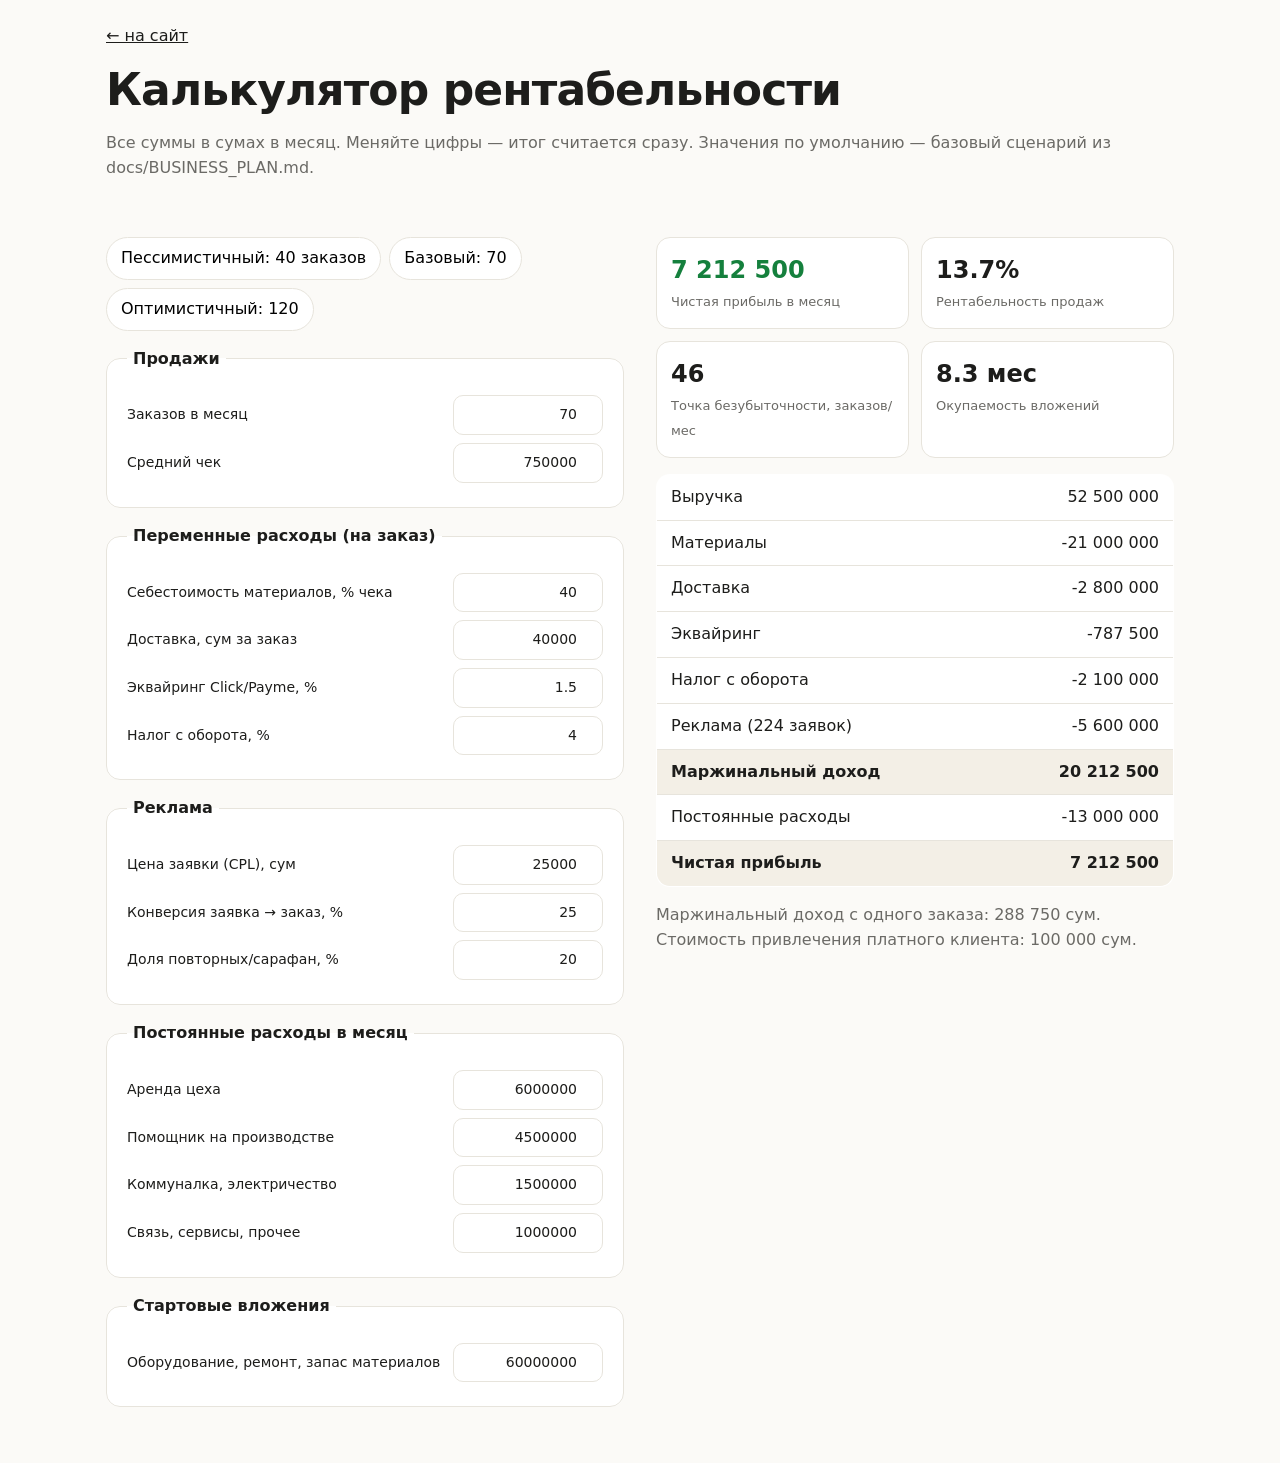
==== site/calc.html @ 3e4469f7 "Add OZARO lead site, Telegram/Sheets automation, Tashkent business plan Co-Authored-By: Claude Opus " ====
<!doctype html>
<html lang="ru">
<head>
  <meta charset="utf-8">
  <meta name="viewport" content="width=device-width, initial-scale=1">
  <meta name="robots" content="noindex">
  <title>OZARO — калькулятор рентабельности</title>
  <link rel="stylesheet" href="styles.css">
  <style>
    .calc { display: grid; grid-template-columns: 1fr 1fr; gap: 32px; padding: 40px 0; }
    @media (max-width: 820px) { .calc { grid-template-columns: 1fr; } }
    .calc fieldset { border: 1px solid var(--line); border-radius: var(--radius); padding: 16px 20px; margin: 0 0 16px; background: var(--card); }
    .calc legend { font-weight: 700; padding: 0 6px; }
    .calc label { color: var(--fg); flex-direction: row; justify-content: space-between; align-items: center; gap: 12px; margin: 8px 0; }
    .calc input { width: 150px; border-color: var(--line); text-align: right; padding: 8px 10px; }
    .out table { width: 100%; border-collapse: collapse; background: var(--card); border: 1px solid var(--line); border-radius: var(--radius); overflow: hidden; }
    .out td { padding: 10px 14px; border-bottom: 1px solid var(--line); }
    .out td:last-child { text-align: right; font-variant-numeric: tabular-nums; white-space: nowrap; }
    .out tr.total td { font-weight: 700; background: var(--soft); }
    .kpis { display: grid; grid-template-columns: repeat(2, 1fr); gap: 12px; margin-bottom: 16px; }
    .kpi { background: var(--card); border: 1px solid var(--line); border-radius: var(--radius); padding: 14px; }
    .kpi b { display: block; font-size: 24px; font-variant-numeric: tabular-nums; }
    .kpi span { color: var(--muted); font-size: 13px; }
    .neg { color: #b91c1c; } .pos { color: #15803d; }
    .scen { display: flex; gap: 8px; flex-wrap: wrap; margin-bottom: 16px; }
    .scen button { background: var(--card); border: 1px solid var(--line); border-radius: 999px; padding: 8px 14px; font: inherit; cursor: pointer; }
  </style>
</head>
<body>
  <div class="wrap">
    <p style="margin-top:24px"><a href="index.html">← на сайт</a></p>
    <h1 style="font-size:clamp(28px,5vw,44px);margin:8px 0">Калькулятор рентабельности</h1>
    <p class="muted">Все суммы в сумах в месяц. Меняйте цифры — итог считается сразу. Значения по умолчанию — базовый сценарий из docs/BUSINESS_PLAN.md.</p>
    <div class="calc">
      <div>
        <div class="scen">
          <button data-orders="40">Пессимистичный: 40 заказов</button>
          <button data-orders="70">Базовый: 70</button>
          <button data-orders="120">Оптимистичный: 120</button>
        </div>
        <fieldset><legend>Продажи</legend>
          <label>Заказов в месяц <input id="orders" type="number" value="70"></label>
          <label>Средний чек <input id="check" type="number" value="750000"></label>
        </fieldset>
        <fieldset><legend>Переменные расходы (на заказ)</legend>
          <label>Себестоимость материалов, % чека <input id="cogs" type="number" value="40"></label>
          <label>Доставка, сум за заказ <input id="deliv" type="number" value="40000"></label>
          <label>Эквайринг Click/Payme, % <input id="fee" type="number" value="1.5"></label>
          <label>Налог с оборота, % <input id="tax" type="number" value="4"></label>
        </fieldset>
        <fieldset><legend>Реклама</legend>
          <label>Цена заявки (CPL), сум <input id="cpl" type="number" value="25000"></label>
          <label>Конверсия заявка → заказ, % <input id="conv" type="number" value="25"></label>
          <label>Доля повторных/сарафан, % <input id="repeat" type="number" value="20"></label>
        </fieldset>
        <fieldset><legend>Постоянные расходы в месяц</legend>
          <label>Аренда цеха <input id="rent" type="number" value="6000000"></label>
          <label>Помощник на производстве <input id="staff" type="number" value="4500000"></label>
          <label>Коммуналка, электричество <input id="util" type="number" value="1500000"></label>
          <label>Связь, сервисы, прочее <input id="misc" type="number" value="1000000"></label>
        </fieldset>
        <fieldset><legend>Стартовые вложения</legend>
          <label>Оборудование, ремонт, запас материалов <input id="capex" type="number" value="60000000"></label>
        </fieldset>
      </div>
      <div class="out">
        <div class="kpis">
          <div class="kpi"><b id="kProfit"></b><span>Чистая прибыль в месяц</span></div>
          <div class="kpi"><b id="kMargin"></b><span>Рентабельность продаж</span></div>
          <div class="kpi"><b id="kBE"></b><span>Точка безубыточности, заказов/мес</span></div>
          <div class="kpi"><b id="kPayback"></b><span>Окупаемость вложений</span></div>
        </div>
        <table id="pl"></table>
        <p class="muted" id="note"></p>
      </div>
    </div>
  </div>
  <script>
    const ids = ["orders","check","cogs","deliv","fee","tax","cpl","conv","repeat","rent","staff","util","misc","capex"];
    const v = (id) => Number(document.getElementById(id).value) || 0;
    const f = (n) => Math.round(n).toLocaleString("ru-RU");
    function calc() {
      const o = v("orders"), rev = o * v("check");
      const cogs = rev * v("cogs") / 100, deliv = o * v("deliv");
      const fee = rev * v("fee") / 100, tax = rev * v("tax") / 100;
      const paidOrders = o * (1 - v("repeat") / 100);
      const ads = v("conv") > 0 ? paidOrders / (v("conv") / 100) * v("cpl") : 0;
      const varCost = cogs + deliv + fee + tax + ads;
      const fixed = v("rent") + v("staff") + v("util") + v("misc");
      const profit = rev - varCost - fixed;
      const perOrder = o ? (rev - varCost) / o : 0;
      const be = perOrder > 0 ? Math.ceil(fixed / perOrder) : Infinity;
      const rows = [
        ["Выручка", rev], ["Материалы", -cogs], ["Доставка", -deliv], ["Эквайринг", -fee],
        ["Налог с оборота", -tax], ["Реклама (" + f(paidOrders / (v("conv") / 100 || 1)) + " заявок)", -ads],
        ["Маржинальный доход", rev - varCost], ["Постоянные расходы", -fixed], ["Чистая прибыль", profit],
      ];
      document.getElementById("pl").innerHTML = rows.map(([k, n], i) =>
        `<tr class="${i === rows.length - 1 || k === "Маржинальный доход" ? "total" : ""}"><td>${k}</td><td class="${n < 0 ? "" : ""}">${f(n)}</td></tr>`).join("");
      const kp = document.getElementById("kProfit");
      kp.textContent = f(profit); kp.className = profit >= 0 ? "pos" : "neg";
      document.getElementById("kMargin").textContent = rev ? (profit / rev * 100).toFixed(1) + "%" : "—";
      document.getElementById("kBE").textContent = isFinite(be) ? be : "∞";
      document.getElementById("kPayback").textContent = profit > 0 ? (v("capex") / profit).toFixed(1) + " мес" : "не окупается";
      document.getElementById("note").textContent =
        `Маржинальный доход с одного заказа: ${f(perOrder)} сум. Стоимость привлечения платного клиента: ${f(v("conv") ? v("cpl") / (v("conv") / 100) : 0)} сум.`;
    }
    ids.forEach((id) => document.getElementById(id).addEventListener("input", calc));
    document.querySelectorAll("[data-orders]").forEach((b) => b.addEventListener("click", () => {
      document.getElementById("orders").value = b.dataset.orders; calc();
    }));
    calc();
  </script>
</body>
</html>
---- site/styles.css ----
:root {
  --bg: #fbfaf7;
  --fg: #1d1d1b;
  --muted: #6b6a66;
  --card: #ffffff;
  --line: #e7e4dc;
  --accent: #c2410c;
  --accent-fg: #ffffff;
  --soft: #f3efe6;
  --radius: 14px;
}
* { box-sizing: border-box; }
html { scroll-behavior: smooth; }
body {
  margin: 0; background: var(--bg); color: var(--fg);
  font: 16px/1.55 system-ui, -apple-system, "Segoe UI", Roboto, sans-serif;
}
a { color: inherit; }
h1, h2 { line-height: 1.15; letter-spacing: -0.02em; }
h2 { font-size: clamp(26px, 4vw, 36px); margin: 0 0 24px; }
.wrap { max-width: 1100px; margin: 0 auto; padding: 0 16px; }
section.wrap { padding-top: 64px; }
.muted { color: var(--muted); }

.top { position: sticky; top: 0; z-index: 10; background: color-mix(in srgb, var(--bg) 90%, transparent); backdrop-filter: blur(8px); border-bottom: 1px solid var(--line); }
.top-in { display: flex; align-items: center; gap: 24px; height: 60px; }
.logo { font-weight: 800; font-size: 20px; letter-spacing: 0.08em; text-decoration: none; }
.top nav { display: flex; gap: 20px; margin-left: auto; }
.top nav a { text-decoration: none; color: var(--muted); }
.top nav a:hover { color: var(--fg); }
.phone { font-weight: 600; text-decoration: none; white-space: nowrap; }
@media (max-width: 720px) { .top nav { display: none; } .phone { margin-left: auto; } }

.hero { padding: 72px 0 56px; background: linear-gradient(180deg, var(--soft), var(--bg)); }
.kicker { text-transform: uppercase; letter-spacing: 0.12em; font-size: 13px; color: var(--accent); font-weight: 700; margin: 0 0 12px; }
.hero h1 { font-size: clamp(34px, 6vw, 60px); margin: 0 0 16px; max-width: 16ch; }
.lead { font-size: 19px; color: var(--muted); max-width: 56ch; margin: 0 0 28px; }
.cta-row { display: flex; gap: 12px; flex-wrap: wrap; }
.btn { display: inline-block; background: var(--accent); color: var(--accent-fg); border: 0; border-radius: 999px; padding: 14px 26px; font: inherit; font-weight: 600; text-decoration: none; cursor: pointer; text-align: center; }
.btn:hover { filter: brightness(1.08); }
.btn.ghost { background: transparent; color: var(--fg); box-shadow: inset 0 0 0 1.5px var(--fg); }
.btn[disabled] { opacity: 0.6; cursor: wait; }

.benefits { display: grid; grid-template-columns: repeat(auto-fit, minmax(220px, 1fr)); gap: 16px; }
.benefit { background: var(--card); border: 1px solid var(--line); border-radius: var(--radius); padding: 20px; }
.benefit b { display: block; margin-bottom: 6px; }
.benefit span { color: var(--muted); font-size: 15px; }

.grid { display: grid; grid-template-columns: repeat(auto-fill, minmax(260px, 1fr)); gap: 20px; }
.card { background: var(--card); border: 1px solid var(--line); border-radius: var(--radius); overflow: hidden; display: flex; flex-direction: column; }
.card .ph { aspect-ratio: 4/3; background: var(--soft); display: grid; place-items: center; color: var(--muted); font-size: 42px; font-weight: 800; letter-spacing: 0.1em; }
.card img { width: 100%; aspect-ratio: 4/3; object-fit: cover; display: block; }
.card .body { padding: 18px; display: flex; flex-direction: column; gap: 8px; flex: 1; }
.card h3 { margin: 0; font-size: 20px; }
.card p { margin: 0; color: var(--muted); font-size: 15px; flex: 1; }
.card .price { font-weight: 700; font-size: 18px; }
.card .btn { margin-top: 8px; }

.steps { list-style: none; padding: 0; margin: 0; display: grid; grid-template-columns: repeat(auto-fit, minmax(220px, 1fr)); gap: 16px; counter-reset: s; }
.steps li { counter-increment: s; background: var(--card); border: 1px solid var(--line); border-radius: var(--radius); padding: 20px; }
.steps li::before { content: counter(s); display: grid; place-items: center; width: 34px; height: 34px; border-radius: 50%; background: var(--accent); color: var(--accent-fg); font-weight: 700; margin-bottom: 10px; }

.order-sec { margin-top: 72px; padding: 64px 0; background: var(--fg); color: var(--bg); }
.order-sec .muted { color: #b9b6ae; }
.order-in { display: grid; grid-template-columns: 1fr 1.2fr; gap: 40px; }
@media (max-width: 820px) { .order-in { grid-template-columns: 1fr; } }
form { display: grid; grid-template-columns: 1fr 1fr; gap: 14px; }
form .full { grid-column: 1 / -1; }
@media (max-width: 520px) { form { grid-template-columns: 1fr; } }
label { display: flex; flex-direction: column; gap: 6px; font-size: 14px; color: #d6d3cb; }
input, select, textarea { font: inherit; color: var(--fg); background: #fff; border: 1.5px solid transparent; border-radius: 10px; padding: 12px; width: 100%; }
input:focus, select:focus, textarea:focus { outline: none; border-color: var(--accent); }
input.bad { border-color: #ef4444; }
.hp { position: absolute; left: -9999px; width: 1px; height: 1px; }
.status { margin: 0; min-height: 1.5em; }
.status.ok { color: #86efac; }
.status.err { color: #fca5a5; }

#faqList details { background: var(--card); border: 1px solid var(--line); border-radius: var(--radius); padding: 16px 20px; margin-bottom: 12px; }
#faqList summary { cursor: pointer; font-weight: 600; }
#faqList p { color: var(--muted); margin: 10px 0 0; }

.foot { margin-top: 72px; border-top: 1px solid var(--line); padding: 24px 0; color: var(--muted); font-size: 14px; }
.foot-in { display: flex; justify-content: space-between; gap: 12px; flex-wrap: wrap; }
.float-tg { position: fixed; right: 16px; bottom: 16px; width: 56px; height: 56px; border-radius: 50%; background: #229ed9; color: #fff; display: grid; place-items: center; font-size: 24px; text-decoration: none; box-shadow: 0 6px 20px rgba(0,0,0,.2); }
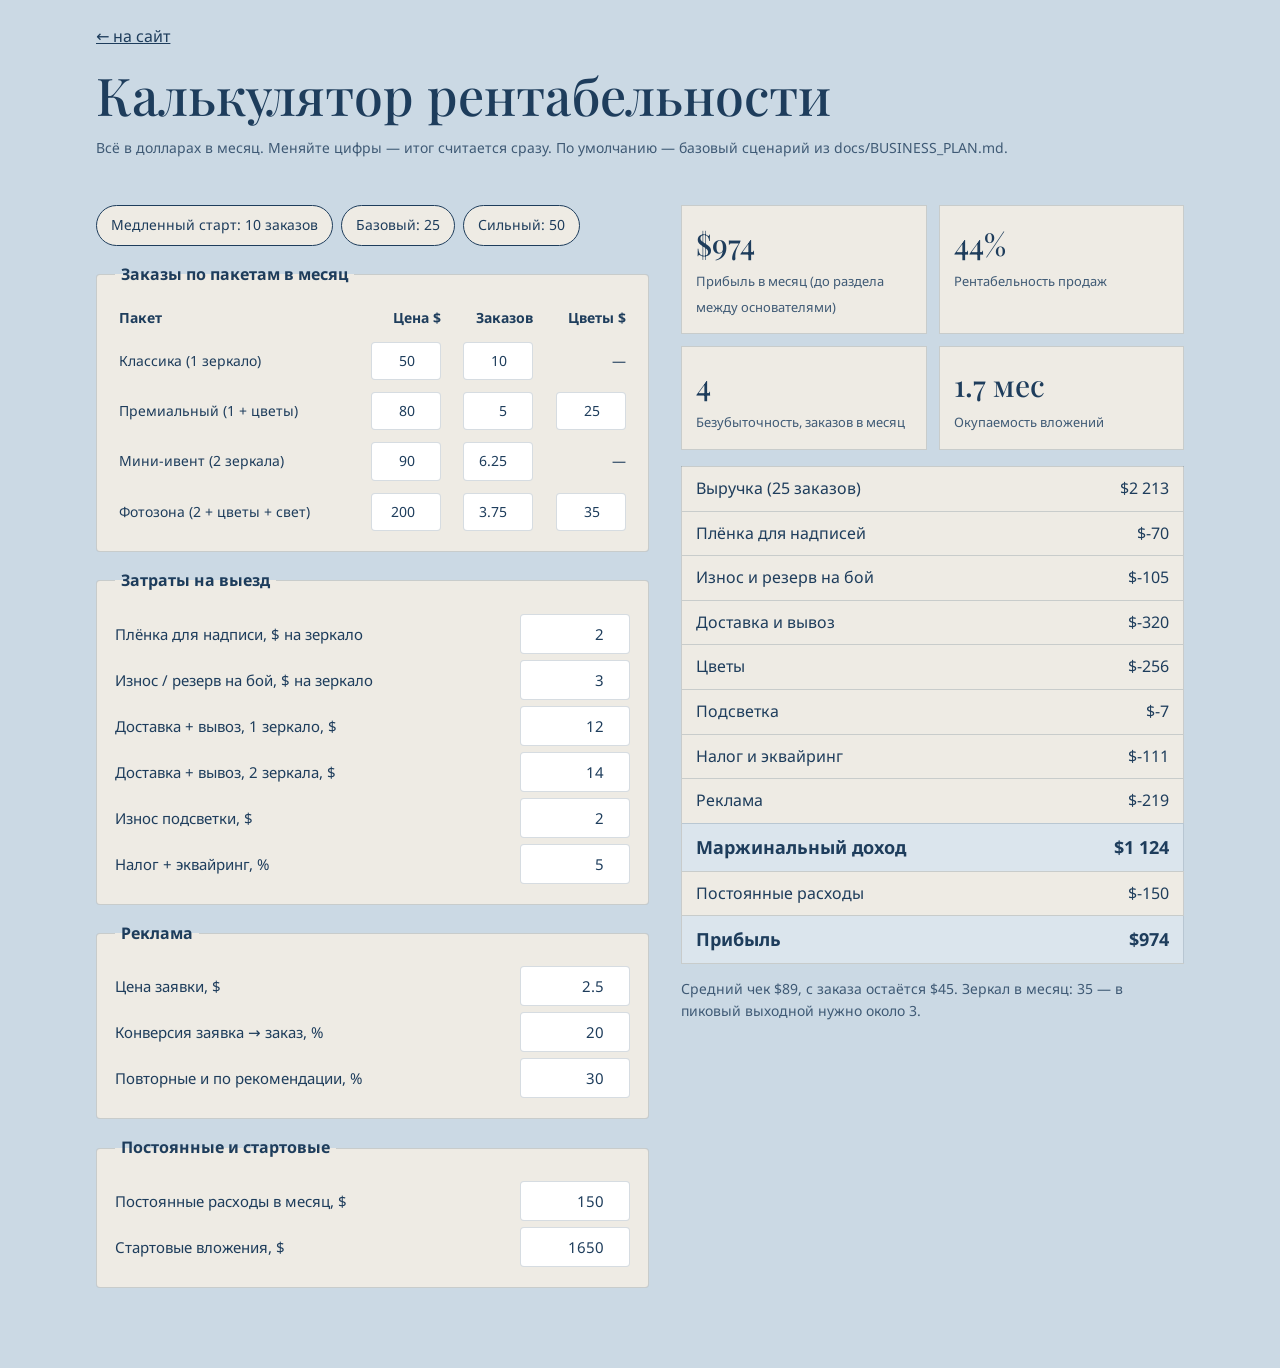
==== commit 3acbcbdd: "Rebuild site for O'ZARO mirror rental from brand references RU/UZ site with mirrors, packages and or" ====
--- a/site/calc.html
+++ b/site/calc.html
@@ -4,110 +4,133 @@
   <meta charset="utf-8">
   <meta name="viewport" content="width=device-width, initial-scale=1">
   <meta name="robots" content="noindex">
-  <title>OZARO — калькулятор рентабельности</title>
+  <title>O'ZARO — калькулятор рентабельности</title>
+  <link rel="preconnect" href="https://fonts.googleapis.com">
+  <link rel="preconnect" href="https://fonts.gstatic.com" crossorigin>
+  <link href="https://fonts.googleapis.com/css2?family=Playfair+Display:wght@400..700&family=Noto+Sans:wght@400;600;700&display=swap" rel="stylesheet">
   <link rel="stylesheet" href="styles.css">
   <style>
-    .calc { display: grid; grid-template-columns: 1fr 1fr; gap: 32px; padding: 40px 0; }
-    @media (max-width: 820px) { .calc { grid-template-columns: 1fr; } }
-    .calc fieldset { border: 1px solid var(--line); border-radius: var(--radius); padding: 16px 20px; margin: 0 0 16px; background: var(--card); }
-    .calc legend { font-weight: 700; padding: 0 6px; }
-    .calc label { color: var(--fg); flex-direction: row; justify-content: space-between; align-items: center; gap: 12px; margin: 8px 0; }
-    .calc input { width: 150px; border-color: var(--line); text-align: right; padding: 8px 10px; }
-    .out table { width: 100%; border-collapse: collapse; background: var(--card); border: 1px solid var(--line); border-radius: var(--radius); overflow: hidden; }
-    .out td { padding: 10px 14px; border-bottom: 1px solid var(--line); }
-    .out td:last-child { text-align: right; font-variant-numeric: tabular-nums; white-space: nowrap; }
-    .out tr.total td { font-weight: 700; background: var(--soft); }
+    .calc { display: grid; grid-template-columns: 1.1fr 1fr; gap: 32px; padding: 32px 0 64px; align-items: start; }
+    @media (max-width: 900px) { .calc { grid-template-columns: 1fr; } }
+    fieldset { border: 1px solid var(--line); border-radius: var(--radius); padding: 14px 18px; margin: 0 0 16px; background: var(--cream); }
+    legend { font-weight: 700; padding: 0 6px; }
+    .calc label { color: var(--ink); flex-direction: row; justify-content: space-between; align-items: center; gap: 12px; margin: 6px 0; font-size: 15px; }
+    .calc input { width: 110px; border: 1px solid var(--line); background: var(--white); text-align: right; padding: 7px 10px; }
+    .pk { width: 100%; border-collapse: collapse; font-size: 14px; }
+    .pk th, .pk td { padding: 6px 4px; text-align: right; }
+    .pk th:first-child, .pk td:first-child { text-align: left; }
+    .pk input { width: 70px; }
+    .out { position: sticky; top: 84px; }
+    .out table.pl { width: 100%; border-collapse: collapse; background: var(--cream); border: 1px solid var(--line); }
+    .out .pl td { padding: 9px 14px; border-bottom: 1px solid var(--line); }
+    .out .pl td:last-child { text-align: right; font-variant-numeric: tabular-nums; white-space: nowrap; }
+    .out .pl tr.total td { font-weight: 700; background: var(--bg-soft); }
     .kpis { display: grid; grid-template-columns: repeat(2, 1fr); gap: 12px; margin-bottom: 16px; }
-    .kpi { background: var(--card); border: 1px solid var(--line); border-radius: var(--radius); padding: 14px; }
-    .kpi b { display: block; font-size: 24px; font-variant-numeric: tabular-nums; }
-    .kpi span { color: var(--muted); font-size: 13px; }
-    .neg { color: #b91c1c; } .pos { color: #15803d; }
+    .kpi { background: var(--cream); border: 1px solid var(--line); padding: 14px; }
+    .kpi b { display: block; font-family: var(--serif); font-size: 30px; font-weight: 500; font-variant-numeric: tabular-nums; }
+    .kpi span { color: var(--ink-soft); font-size: 13px; }
+    .neg { color: #b91c1c; }
     .scen { display: flex; gap: 8px; flex-wrap: wrap; margin-bottom: 16px; }
-    .scen button { background: var(--card); border: 1px solid var(--line); border-radius: 999px; padding: 8px 14px; font: inherit; cursor: pointer; }
+    .scen button { background: var(--cream); border: 1px solid var(--ink); border-radius: 999px; padding: 8px 14px; font: inherit; font-size: 14px; color: var(--ink); cursor: pointer; }
+    .muted { color: var(--ink-soft); font-size: 14px; }
   </style>
 </head>
 <body>
   <div class="wrap">
     <p style="margin-top:24px"><a href="index.html">← на сайт</a></p>
-    <h1 style="font-size:clamp(28px,5vw,44px);margin:8px 0">Калькулятор рентабельности</h1>
-    <p class="muted">Все суммы в сумах в месяц. Меняйте цифры — итог считается сразу. Значения по умолчанию — базовый сценарий из docs/BUSINESS_PLAN.md.</p>
+    <h1 style="font-size:clamp(34px,5vw,52px);margin:8px 0">Калькулятор рентабельности</h1>
+    <p class="muted">Всё в долларах в месяц. Меняйте цифры — итог считается сразу. По умолчанию — базовый сценарий из docs/BUSINESS_PLAN.md.</p>
     <div class="calc">
       <div>
         <div class="scen">
-          <button data-orders="40">Пессимистичный: 40 заказов</button>
-          <button data-orders="70">Базовый: 70</button>
-          <button data-orders="120">Оптимистичный: 120</button>
+          <button data-total="10">Медленный старт: 10 заказов</button>
+          <button data-total="25">Базовый: 25</button>
+          <button data-total="50">Сильный: 50</button>
         </div>
-        <fieldset><legend>Продажи</legend>
-          <label>Заказов в месяц <input id="orders" type="number" value="70"></label>
-          <label>Средний чек <input id="check" type="number" value="750000"></label>
+        <fieldset><legend>Заказы по пакетам в месяц</legend>
+          <table class="pk">
+            <tr><th>Пакет</th><th>Цена $</th><th>Заказов</th><th>Цветы $</th></tr>
+            <tr><td>Классика (1 зеркало)</td><td><input id="p_classic" type="number" value="50"></td><td><input id="n_classic" type="number" value="10"></td><td>—</td></tr>
+            <tr><td>Премиальный (1 + цветы)</td><td><input id="p_premium" type="number" value="80"></td><td><input id="n_premium" type="number" value="5"></td><td><input id="f_premium" type="number" value="25"></td></tr>
+            <tr><td>Мини-ивент (2 зеркала)</td><td><input id="p_mini" type="number" value="90"></td><td><input id="n_mini" type="number" value="6.25" step="0.25"></td><td>—</td></tr>
+            <tr><td>Фотозона (2 + цветы + свет)</td><td><input id="p_photo" type="number" value="200"></td><td><input id="n_photo" type="number" value="3.75" step="0.25"></td><td><input id="f_photo" type="number" value="35"></td></tr>
+          </table>
         </fieldset>
-        <fieldset><legend>Переменные расходы (на заказ)</legend>
-          <label>Себестоимость материалов, % чека <input id="cogs" type="number" value="40"></label>
-          <label>Доставка, сум за заказ <input id="deliv" type="number" value="40000"></label>
-          <label>Эквайринг Click/Payme, % <input id="fee" type="number" value="1.5"></label>
-          <label>Налог с оборота, % <input id="tax" type="number" value="4"></label>
+        <fieldset><legend>Затраты на выезд</legend>
+          <label>Плёнка для надписи, $ на зеркало <input id="vinyl" type="number" value="2"></label>
+          <label>Износ / резерв на бой, $ на зеркало <input id="wear" type="number" value="3"></label>
+          <label>Доставка + вывоз, 1 зеркало, $ <input id="dl1" type="number" value="12"></label>
+          <label>Доставка + вывоз, 2 зеркала, $ <input id="dl2" type="number" value="14"></label>
+          <label>Износ подсветки, $ <input id="light" type="number" value="2"></label>
+          <label>Налог + эквайринг, % <input id="tax" type="number" value="5"></label>
         </fieldset>
         <fieldset><legend>Реклама</legend>
-          <label>Цена заявки (CPL), сум <input id="cpl" type="number" value="25000"></label>
-          <label>Конверсия заявка → заказ, % <input id="conv" type="number" value="25"></label>
-          <label>Доля повторных/сарафан, % <input id="repeat" type="number" value="20"></label>
+          <label>Цена заявки, $ <input id="cpl" type="number" value="2.5" step="0.5"></label>
+          <label>Конверсия заявка → заказ, % <input id="conv" type="number" value="20"></label>
+          <label>Повторные и по рекомендации, % <input id="repeat" type="number" value="30"></label>
         </fieldset>
-        <fieldset><legend>Постоянные расходы в месяц</legend>
-          <label>Аренда цеха <input id="rent" type="number" value="6000000"></label>
-          <label>Помощник на производстве <input id="staff" type="number" value="4500000"></label>
-          <label>Коммуналка, электричество <input id="util" type="number" value="1500000"></label>
-          <label>Связь, сервисы, прочее <input id="misc" type="number" value="1000000"></label>
-        </fieldset>
-        <fieldset><legend>Стартовые вложения</legend>
-          <label>Оборудование, ремонт, запас материалов <input id="capex" type="number" value="60000000"></label>
+        <fieldset><legend>Постоянные и стартовые</legend>
+          <label>Постоянные расходы в месяц, $ <input id="fixed" type="number" value="150"></label>
+          <label>Стартовые вложения, $ <input id="capex" type="number" value="1650"></label>
         </fieldset>
       </div>
       <div class="out">
         <div class="kpis">
-          <div class="kpi"><b id="kProfit"></b><span>Чистая прибыль в месяц</span></div>
+          <div class="kpi"><b id="kProfit"></b><span>Прибыль в месяц (до раздела между основателями)</span></div>
           <div class="kpi"><b id="kMargin"></b><span>Рентабельность продаж</span></div>
-          <div class="kpi"><b id="kBE"></b><span>Точка безубыточности, заказов/мес</span></div>
+          <div class="kpi"><b id="kBE"></b><span>Безубыточность, заказов в месяц</span></div>
           <div class="kpi"><b id="kPayback"></b><span>Окупаемость вложений</span></div>
         </div>
-        <table id="pl"></table>
+        <table class="pl" id="pl"></table>
         <p class="muted" id="note"></p>
       </div>
     </div>
   </div>
   <script>
-    const ids = ["orders","check","cogs","deliv","fee","tax","cpl","conv","repeat","rent","staff","util","misc","capex"];
     const v = (id) => Number(document.getElementById(id).value) || 0;
-    const f = (n) => Math.round(n).toLocaleString("ru-RU");
+    const f = (n) => "$" + Math.round(n).toLocaleString("ru-RU");
+    const PK = [
+      { k: "classic", m: 1, fl: null, li: 0 },
+      { k: "premium", m: 1, fl: "f_premium", li: 0 },
+      { k: "mini", m: 2, fl: null, li: 0 },
+      { k: "photo", m: 2, fl: "f_photo", li: 1 },
+    ];
     function calc() {
-      const o = v("orders"), rev = o * v("check");
-      const cogs = rev * v("cogs") / 100, deliv = o * v("deliv");
-      const fee = rev * v("fee") / 100, tax = rev * v("tax") / 100;
-      const paidOrders = o * (1 - v("repeat") / 100);
-      const ads = v("conv") > 0 ? paidOrders / (v("conv") / 100) * v("cpl") : 0;
-      const varCost = cogs + deliv + fee + tax + ads;
-      const fixed = v("rent") + v("staff") + v("util") + v("misc");
-      const profit = rev - varCost - fixed;
-      const perOrder = o ? (rev - varCost) / o : 0;
-      const be = perOrder > 0 ? Math.ceil(fixed / perOrder) : Infinity;
+      let orders = 0, rev = 0, vinyl = 0, wear = 0, dl = 0, flowers = 0, light = 0, mirrors = 0;
+      PK.forEach((p) => {
+        const n = v("n_" + p.k);
+        orders += n; rev += n * v("p_" + p.k); mirrors += n * p.m;
+        vinyl += n * p.m * v("vinyl"); wear += n * p.m * v("wear");
+        dl += n * (p.m === 1 ? v("dl1") : v("dl2"));
+        if (p.fl) flowers += n * v(p.fl);
+        light += n * p.li * v("light");
+      });
+      const tax = rev * v("tax") / 100;
+      const ads = v("conv") > 0 ? orders * (1 - v("repeat") / 100) / (v("conv") / 100) * v("cpl") : 0;
+      const varCost = vinyl + wear + dl + flowers + light + tax + ads;
+      const profit = rev - varCost - v("fixed");
+      const per = orders ? (rev - varCost) / orders : 0;
+      const be = per > 0 ? Math.ceil(v("fixed") / per) : Infinity;
       const rows = [
-        ["Выручка", rev], ["Материалы", -cogs], ["Доставка", -deliv], ["Эквайринг", -fee],
-        ["Налог с оборота", -tax], ["Реклама (" + f(paidOrders / (v("conv") / 100 || 1)) + " заявок)", -ads],
-        ["Маржинальный доход", rev - varCost], ["Постоянные расходы", -fixed], ["Чистая прибыль", profit],
+        ["Выручка (" + Math.round(orders) + " заказов)", rev], ["Плёнка для надписей", -vinyl], ["Износ и резерв на бой", -wear],
+        ["Доставка и вывоз", -dl], ["Цветы", -flowers], ["Подсветка", -light], ["Налог и эквайринг", -tax],
+        ["Реклама", -ads], ["Маржинальный доход", rev - varCost], ["Постоянные расходы", -v("fixed")], ["Прибыль", profit],
       ];
-      document.getElementById("pl").innerHTML = rows.map(([k, n], i) =>
-        `<tr class="${i === rows.length - 1 || k === "Маржинальный доход" ? "total" : ""}"><td>${k}</td><td class="${n < 0 ? "" : ""}">${f(n)}</td></tr>`).join("");
+      document.getElementById("pl").innerHTML = rows.map(([k, n]) =>
+        `<tr class="${k === "Прибыль" || k === "Маржинальный доход" ? "total" : ""}"><td>${k}</td><td>${f(n)}</td></tr>`).join("");
       const kp = document.getElementById("kProfit");
-      kp.textContent = f(profit); kp.className = profit >= 0 ? "pos" : "neg";
-      document.getElementById("kMargin").textContent = rev ? (profit / rev * 100).toFixed(1) + "%" : "—";
+      kp.textContent = f(profit); kp.className = profit < 0 ? "neg" : "";
+      document.getElementById("kMargin").textContent = rev ? (profit / rev * 100).toFixed(0) + "%" : "—";
       document.getElementById("kBE").textContent = isFinite(be) ? be : "∞";
       document.getElementById("kPayback").textContent = profit > 0 ? (v("capex") / profit).toFixed(1) + " мес" : "не окупается";
       document.getElementById("note").textContent =
-        `Маржинальный доход с одного заказа: ${f(perOrder)} сум. Стоимость привлечения платного клиента: ${f(v("conv") ? v("cpl") / (v("conv") / 100) : 0)} сум.`;
+        `Средний чек ${f(orders ? rev / orders : 0)}, с заказа остаётся ${f(per)}. Зеркал в месяц: ${Math.round(mirrors)} — в пиковый выходной нужно около ${Math.ceil(mirrors / 13)}.`;
     }
-    ids.forEach((id) => document.getElementById(id).addEventListener("input", calc));
-    document.querySelectorAll("[data-orders]").forEach((b) => b.addEventListener("click", () => {
-      document.getElementById("orders").value = b.dataset.orders; calc();
+    document.querySelectorAll("input").forEach((i) => i.addEventListener("input", calc));
+    document.querySelectorAll("[data-total]").forEach((b) => b.addEventListener("click", () => {
+      const t = Number(b.dataset.total);
+      [["classic", .4], ["premium", .2], ["mini", .25], ["photo", .15]].forEach(([k, s]) => (document.getElementById("n_" + k).value = +(t * s).toFixed(2)));
+      calc();
     }));
     calc();
   </script>
--- a/site/styles.css
+++ b/site/styles.css
@@ -1,85 +1,151 @@
 :root {
-  --bg: #fbfaf7;
-  --fg: #1d1d1b;
-  --muted: #6b6a66;
-  --card: #ffffff;
-  --line: #e7e4dc;
-  --accent: #c2410c;
-  --accent-fg: #ffffff;
-  --soft: #f3efe6;
-  --radius: 14px;
+  --bg: #cbd9e4;
+  --bg-soft: #dbe5ed;
+  --ink: #1e3d5c;
+  --ink-soft: #3f5a75;
+  --gold: #b08a5e;
+  --cream: #eeebe4;
+  --white: #ffffff;
+  --line: rgba(30, 61, 92, 0.18);
+  --radius: 4px;
+  --serif: "Playfair Display", "Didot", Georgia, serif;
+  --sans: "Noto Sans", system-ui, -apple-system, "Segoe UI", Roboto, sans-serif;
 }
 * { box-sizing: border-box; }
 html { scroll-behavior: smooth; }
-body {
-  margin: 0; background: var(--bg); color: var(--fg);
-  font: 16px/1.55 system-ui, -apple-system, "Segoe UI", Roboto, sans-serif;
+body { margin: 0; background: var(--bg); color: var(--ink); font: 16px/1.6 var(--sans); }
+a { color: inherit; }
+img { max-width: 100%; height: auto; display: block; }
+h1, h2, h3 { font-family: var(--serif); font-weight: 500; line-height: 1.1; margin: 0; }
+h2 { font-size: clamp(34px, 5vw, 56px); margin-bottom: 12px; }
+.wrap { max-width: 1120px; margin: 0 auto; padding: 0 16px; }
+.sec { padding-top: 88px; padding-bottom: 8px; }
+.band { background: var(--bg-soft); padding-bottom: 88px; margin-top: 88px; }
+.sub { color: var(--ink-soft); max-width: 60ch; margin: 0 0 36px; }
+
+/* header */
+.top { position: sticky; top: 0; z-index: 10; background: rgba(203, 217, 228, 0.92); backdrop-filter: blur(8px); border-bottom: 1px solid var(--line); }
+.top-in { display: flex; align-items: center; gap: 20px; height: 64px; }
+.logo { font-family: var(--serif); font-size: 26px; font-weight: 600; text-decoration: none; letter-spacing: 0.02em; }
+.top nav { display: flex; gap: 22px; margin-left: auto; }
+.top nav a { text-decoration: none; color: var(--ink-soft); font-size: 15px; }
+.top nav a:hover { color: var(--ink); }
+.lang { display: flex; border: 1px solid var(--ink); border-radius: 999px; overflow: hidden; }
+.lang button { font: 600 12px var(--sans); letter-spacing: 0.06em; padding: 6px 10px; border: 0; background: transparent; color: var(--ink); cursor: pointer; }
+.lang button.on { background: var(--ink); color: var(--bg); }
+.phone { font-weight: 600; text-decoration: none; white-space: nowrap; font-size: 15px; }
+@media (max-width: 860px) { .top nav { display: none; } .lang { margin-left: auto; } }
+@media (max-width: 420px) { .phone { display: none; } }
+
+/* hero */
+.hero { padding: 72px 0 24px; }
+.hero-in { display: grid; grid-template-columns: 1.1fr 1fr; gap: 48px; align-items: center; }
+.kicker { text-transform: uppercase; letter-spacing: 0.18em; font-size: 13px; font-weight: 600; color: var(--gold); margin: 0 0 16px; }
+.hero h1 { font-size: clamp(64px, 12vw, 132px); letter-spacing: -0.01em; margin-bottom: 20px; }
+.lead { font-size: 19px; max-width: 46ch; margin: 0 0 32px; }
+.note { color: var(--ink-soft); font-size: 14px; margin: 18px 0 0; }
+.cta-row { display: flex; gap: 12px; flex-wrap: wrap; }
+.hero-img { margin: 0; display: grid; grid-template-columns: auto minmax(0, 320px) auto; align-items: center; gap: 18px; justify-content: center; }
+.hero-img img { width: 100%; aspect-ratio: 362 / 607; object-fit: cover; }
+.est { font-family: var(--serif); font-style: italic; font-size: 22px; }
+@media (max-width: 820px) {
+  .hero { padding-top: 40px; }
+  .hero-in { grid-template-columns: 1fr; gap: 32px; }
+  .hero-img { grid-template-columns: auto minmax(0, 220px) auto; }
 }
-a { color: inherit; }
-h1, h2 { line-height: 1.15; letter-spacing: -0.02em; }
-h2 { font-size: clamp(26px, 4vw, 36px); margin: 0 0 24px; }
-.wrap { max-width: 1100px; margin: 0 auto; padding: 0 16px; }
-section.wrap { padding-top: 64px; }
-.muted { color: var(--muted); }
 
-.top { position: sticky; top: 0; z-index: 10; background: color-mix(in srgb, var(--bg) 90%, transparent); backdrop-filter: blur(8px); border-bottom: 1px solid var(--line); }
-.top-in { display: flex; align-items: center; gap: 24px; height: 60px; }
-.logo { font-weight: 800; font-size: 20px; letter-spacing: 0.08em; text-decoration: none; }
-.top nav { display: flex; gap: 20px; margin-left: auto; }
-.top nav a { text-decoration: none; color: var(--muted); }
-.top nav a:hover { color: var(--fg); }
-.phone { font-weight: 600; text-decoration: none; white-space: nowrap; }
-@media (max-width: 720px) { .top nav { display: none; } .phone { margin-left: auto; } }
-
-.hero { padding: 72px 0 56px; background: linear-gradient(180deg, var(--soft), var(--bg)); }
-.kicker { text-transform: uppercase; letter-spacing: 0.12em; font-size: 13px; color: var(--accent); font-weight: 700; margin: 0 0 12px; }
-.hero h1 { font-size: clamp(34px, 6vw, 60px); margin: 0 0 16px; max-width: 16ch; }
-.lead { font-size: 19px; color: var(--muted); max-width: 56ch; margin: 0 0 28px; }
-.cta-row { display: flex; gap: 12px; flex-wrap: wrap; }
-.btn { display: inline-block; background: var(--accent); color: var(--accent-fg); border: 0; border-radius: 999px; padding: 14px 26px; font: inherit; font-weight: 600; text-decoration: none; cursor: pointer; text-align: center; }
-.btn:hover { filter: brightness(1.08); }
-.btn.ghost { background: transparent; color: var(--fg); box-shadow: inset 0 0 0 1.5px var(--fg); }
+.btn { display: inline-block; background: var(--ink); color: var(--cream); border: 1px solid var(--ink); border-radius: 999px; padding: 14px 28px; font: 600 15px var(--sans); text-decoration: none; cursor: pointer; text-align: center; transition: background .15s, color .15s; }
+.btn:hover { background: #142c44; }
+.btn.ghost { background: transparent; color: var(--ink); }
+.btn.ghost:hover { background: var(--ink); color: var(--cream); }
 .btn[disabled] { opacity: 0.6; cursor: wait; }
 
-.benefits { display: grid; grid-template-columns: repeat(auto-fit, minmax(220px, 1fr)); gap: 16px; }
-.benefit { background: var(--card); border: 1px solid var(--line); border-radius: var(--radius); padding: 20px; }
-.benefit b { display: block; margin-bottom: 6px; }
-.benefit span { color: var(--muted); font-size: 15px; }
+/* mirrors */
+.mirrors { display: grid; grid-template-columns: repeat(3, 1fr); gap: 24px; }
+@media (max-width: 900px) { .mirrors { grid-template-columns: 1fr; } }
+.mirror { display: grid; grid-template-columns: 1fr; gap: 18px; }
+@media (max-width: 900px) { .mirror { grid-template-columns: 140px 1fr; align-items: center; } }
+.mirror-img { background: var(--white); aspect-ratio: 217 / 279; display: grid; place-items: center; }
+.mirror-img img { width: 100%; max-width: 240px; height: 100%; object-fit: contain; }
+.mirror h3 { font-size: 32px; margin-bottom: 10px; }
+.mirror dl { margin: 0; display: grid; grid-template-columns: auto 1fr; gap: 4px 12px; font-size: 15px; }
+.mirror dt { color: var(--gold); font-weight: 600; }
+.mirror dd { margin: 0; }
 
-.grid { display: grid; grid-template-columns: repeat(auto-fill, minmax(260px, 1fr)); gap: 20px; }
-.card { background: var(--card); border: 1px solid var(--line); border-radius: var(--radius); overflow: hidden; display: flex; flex-direction: column; }
-.card .ph { aspect-ratio: 4/3; background: var(--soft); display: grid; place-items: center; color: var(--muted); font-size: 42px; font-weight: 800; letter-spacing: 0.1em; }
-.card img { width: 100%; aspect-ratio: 4/3; object-fit: cover; display: block; }
-.card .body { padding: 18px; display: flex; flex-direction: column; gap: 8px; flex: 1; }
-.card h3 { margin: 0; font-size: 20px; }
-.card p { margin: 0; color: var(--muted); font-size: 15px; flex: 1; }
-.card .price { font-weight: 700; font-size: 18px; }
-.card .btn { margin-top: 8px; }
+/* packages */
+.packages { display: grid; grid-template-columns: repeat(4, 1fr); gap: 16px; }
+@media (max-width: 980px) { .packages { grid-template-columns: repeat(2, 1fr); } }
+@media (max-width: 560px) { .packages { grid-template-columns: 1fr; } }
+.pkg { position: relative; background: var(--cream); border: 1px solid var(--line); border-radius: var(--radius); padding: 28px 22px 22px; display: flex; flex-direction: column; }
+.pkg.featured { background: var(--ink); color: var(--cream); border-color: var(--ink); }
+.pkg h3 { font-size: 26px; }
+.pkg .price { font-family: var(--serif); font-size: 48px; margin: 10px 0 14px; }
+.pkg ul { list-style: none; padding: 0; margin: 0 0 22px; flex: 1; font-size: 15px; }
+.pkg li { padding: 6px 0 6px 26px; position: relative; border-top: 1px solid var(--line); }
+.pkg.featured li { border-color: rgba(238, 235, 228, 0.2); }
+.pkg li::before { content: ""; position: absolute; left: 2px; top: 11px; width: 12px; height: 7px; border-left: 2px solid var(--gold); border-bottom: 2px solid var(--gold); transform: rotate(-45deg); }
+.pkg.featured .btn { background: var(--gold); border-color: var(--gold); color: var(--white); }
+.badge { position: absolute; top: -12px; left: 22px; background: var(--gold); color: var(--white); font-size: 12px; font-weight: 600; padding: 4px 12px; border-radius: 999px; letter-spacing: 0.04em; }
+.buy { margin: 28px 0 0; color: var(--ink-soft); }
 
-.steps { list-style: none; padding: 0; margin: 0; display: grid; grid-template-columns: repeat(auto-fit, minmax(220px, 1fr)); gap: 16px; counter-reset: s; }
-.steps li { counter-increment: s; background: var(--card); border: 1px solid var(--line); border-radius: var(--radius); padding: 20px; }
-.steps li::before { content: counter(s); display: grid; place-items: center; width: 34px; height: 34px; border-radius: 50%; background: var(--accent); color: var(--accent-fg); font-weight: 700; margin-bottom: 10px; }
+/* steps */
+.steps { list-style: none; padding: 0; margin: 24px 0 0; display: grid; grid-template-columns: repeat(4, 1fr); gap: 28px; counter-reset: s; }
+@media (max-width: 900px) { .steps { grid-template-columns: 1fr 1fr; } }
+@media (max-width: 520px) { .steps { grid-template-columns: 1fr; } }
+.steps li { counter-increment: s; border-top: 1px solid var(--ink); padding-top: 16px; }
+.steps li::before { content: "0" counter(s); display: block; font-family: var(--serif); font-size: 40px; color: var(--gold); margin-bottom: 8px; }
+.pay { margin-top: 36px; display: inline-block; background: var(--cream); border: 1px solid var(--ink); padding: 16px 22px; }
 
-.order-sec { margin-top: 72px; padding: 64px 0; background: var(--fg); color: var(--bg); }
-.order-sec .muted { color: #b9b6ae; }
-.order-in { display: grid; grid-template-columns: 1fr 1.2fr; gap: 40px; }
-@media (max-width: 820px) { .order-in { grid-template-columns: 1fr; } }
-form { display: grid; grid-template-columns: 1fr 1fr; gap: 14px; }
+/* about */
+.about { display: grid; grid-template-columns: 1fr 1fr; gap: 48px; align-items: start; }
+@media (max-width: 820px) { .about { grid-template-columns: 1fr; } }
+.about p { max-width: 54ch; }
+.about-img { margin: 0; position: relative; }
+.about-img figcaption { position: absolute; right: -12px; bottom: -24px; background: var(--cream); border: 1px solid var(--ink); padding: 18px 22px; font-size: 22px; max-width: 240px; line-height: 1.25; }
+.about-img figcaption b { font-family: var(--serif); font-weight: 500; display: block; }
+@media (max-width: 820px) { .about-img figcaption { position: static; max-width: none; margin-top: -1px; } }
+.team-title { font-size: 36px; margin: 72px 0 24px; }
+.team { display: grid; grid-template-columns: repeat(3, 1fr); gap: 24px; }
+@media (max-width: 560px) { .team { grid-template-columns: 1fr; } }
+.member { display: flex; flex-direction: column; align-items: center; text-align: center; gap: 4px; }
+.avatar { width: 88px; height: 88px; border-radius: 50%; border: 1.5px solid var(--gold); display: grid; place-items: center; font-family: var(--serif); font-size: 38px; color: var(--gold); margin-bottom: 8px; }
+.member b { font-weight: 600; font-size: 18px; }
+.member span:last-child { color: var(--ink-soft); font-size: 15px; }
+
+/* order */
+.order-sec { background: var(--ink); color: var(--cream); padding: 88px 0; }
+.order-sec h2 { color: var(--cream); }
+.order-in { display: grid; grid-template-columns: 0.9fr 1.3fr; gap: 56px; }
+@media (max-width: 860px) { .order-in { grid-template-columns: 1fr; } .order-img { display: none; } }
+.order-facts { list-style: none; padding: 0; margin: 24px 0; }
+.order-facts li { padding: 8px 0; border-bottom: 1px solid rgba(238, 235, 228, 0.2); }
+.order-img { max-width: 200px; margin-top: 28px; opacity: 0.9; }
+form { display: grid; grid-template-columns: 1fr 1fr; gap: 16px; align-content: start; }
 form .full { grid-column: 1 / -1; }
 @media (max-width: 520px) { form { grid-template-columns: 1fr; } }
-label { display: flex; flex-direction: column; gap: 6px; font-size: 14px; color: #d6d3cb; }
-input, select, textarea { font: inherit; color: var(--fg); background: #fff; border: 1.5px solid transparent; border-radius: 10px; padding: 12px; width: 100%; }
-input:focus, select:focus, textarea:focus { outline: none; border-color: var(--accent); }
-input.bad { border-color: #ef4444; }
+label { display: flex; flex-direction: column; gap: 6px; font-size: 14px; color: #c7d3de; }
+input, select, textarea { font: inherit; color: var(--ink); background: var(--cream); border: 1.5px solid transparent; border-radius: var(--radius); padding: 12px; width: 100%; }
+input:focus, select:focus, textarea:focus { outline: none; border-color: var(--gold); }
+input.bad { border-color: #f87171; }
+.chips { display: flex; gap: 8px; flex-wrap: wrap; }
+.chip { font: 600 14px var(--sans); padding: 10px 18px; border-radius: 999px; border: 1.5px solid var(--cream); background: transparent; color: var(--cream); cursor: pointer; }
+.chip.on { background: var(--gold); border-color: var(--gold); color: var(--white); }
 .hp { position: absolute; left: -9999px; width: 1px; height: 1px; }
+.total { font-size: 18px; }
+.total b { font-family: var(--serif); font-size: 28px; font-weight: 500; color: var(--white); }
+form .btn { background: var(--gold); border-color: var(--gold); color: var(--white); }
 .status { margin: 0; min-height: 1.5em; }
-.status.ok { color: #86efac; }
-.status.err { color: #fca5a5; }
+.status.ok { color: #a7f3d0; }
+.status.err { color: #fecaca; }
 
-#faqList details { background: var(--card); border: 1px solid var(--line); border-radius: var(--radius); padding: 16px 20px; margin-bottom: 12px; }
-#faqList summary { cursor: pointer; font-weight: 600; }
-#faqList p { color: var(--muted); margin: 10px 0 0; }
+/* faq */
+#faqList details { border-bottom: 1px solid var(--line); padding: 18px 0; }
+#faqList summary { cursor: pointer; font-weight: 600; font-size: 17px; }
+#faqList p { color: var(--ink-soft); margin: 10px 0 0; max-width: 70ch; }
 
-.foot { margin-top: 72px; border-top: 1px solid var(--line); padding: 24px 0; color: var(--muted); font-size: 14px; }
-.foot-in { display: flex; justify-content: space-between; gap: 12px; flex-wrap: wrap; }
-.float-tg { position: fixed; right: 16px; bottom: 16px; width: 56px; height: 56px; border-radius: 50%; background: #229ed9; color: #fff; display: grid; place-items: center; font-size: 24px; text-decoration: none; box-shadow: 0 6px 20px rgba(0,0,0,.2); }
+.foot { margin-top: 88px; border-top: 1px solid var(--line); padding: 28px 0 40px; font-size: 14px; }
+.foot-in { display: flex; justify-content: space-between; gap: 16px; flex-wrap: wrap; align-items: center; }
+.foot-brand { display: flex; gap: 12px; align-items: baseline; }
+.foot-brand b { font-family: var(--serif); font-size: 24px; font-weight: 500; }
+.foot-links { display: flex; gap: 18px; flex-wrap: wrap; }
+.float-ig { position: fixed; right: 16px; bottom: 16px; width: 56px; height: 56px; border-radius: 50%; background: var(--ink); color: var(--cream); display: grid; place-items: center; box-shadow: 0 6px 20px rgba(0,0,0,.2); }
